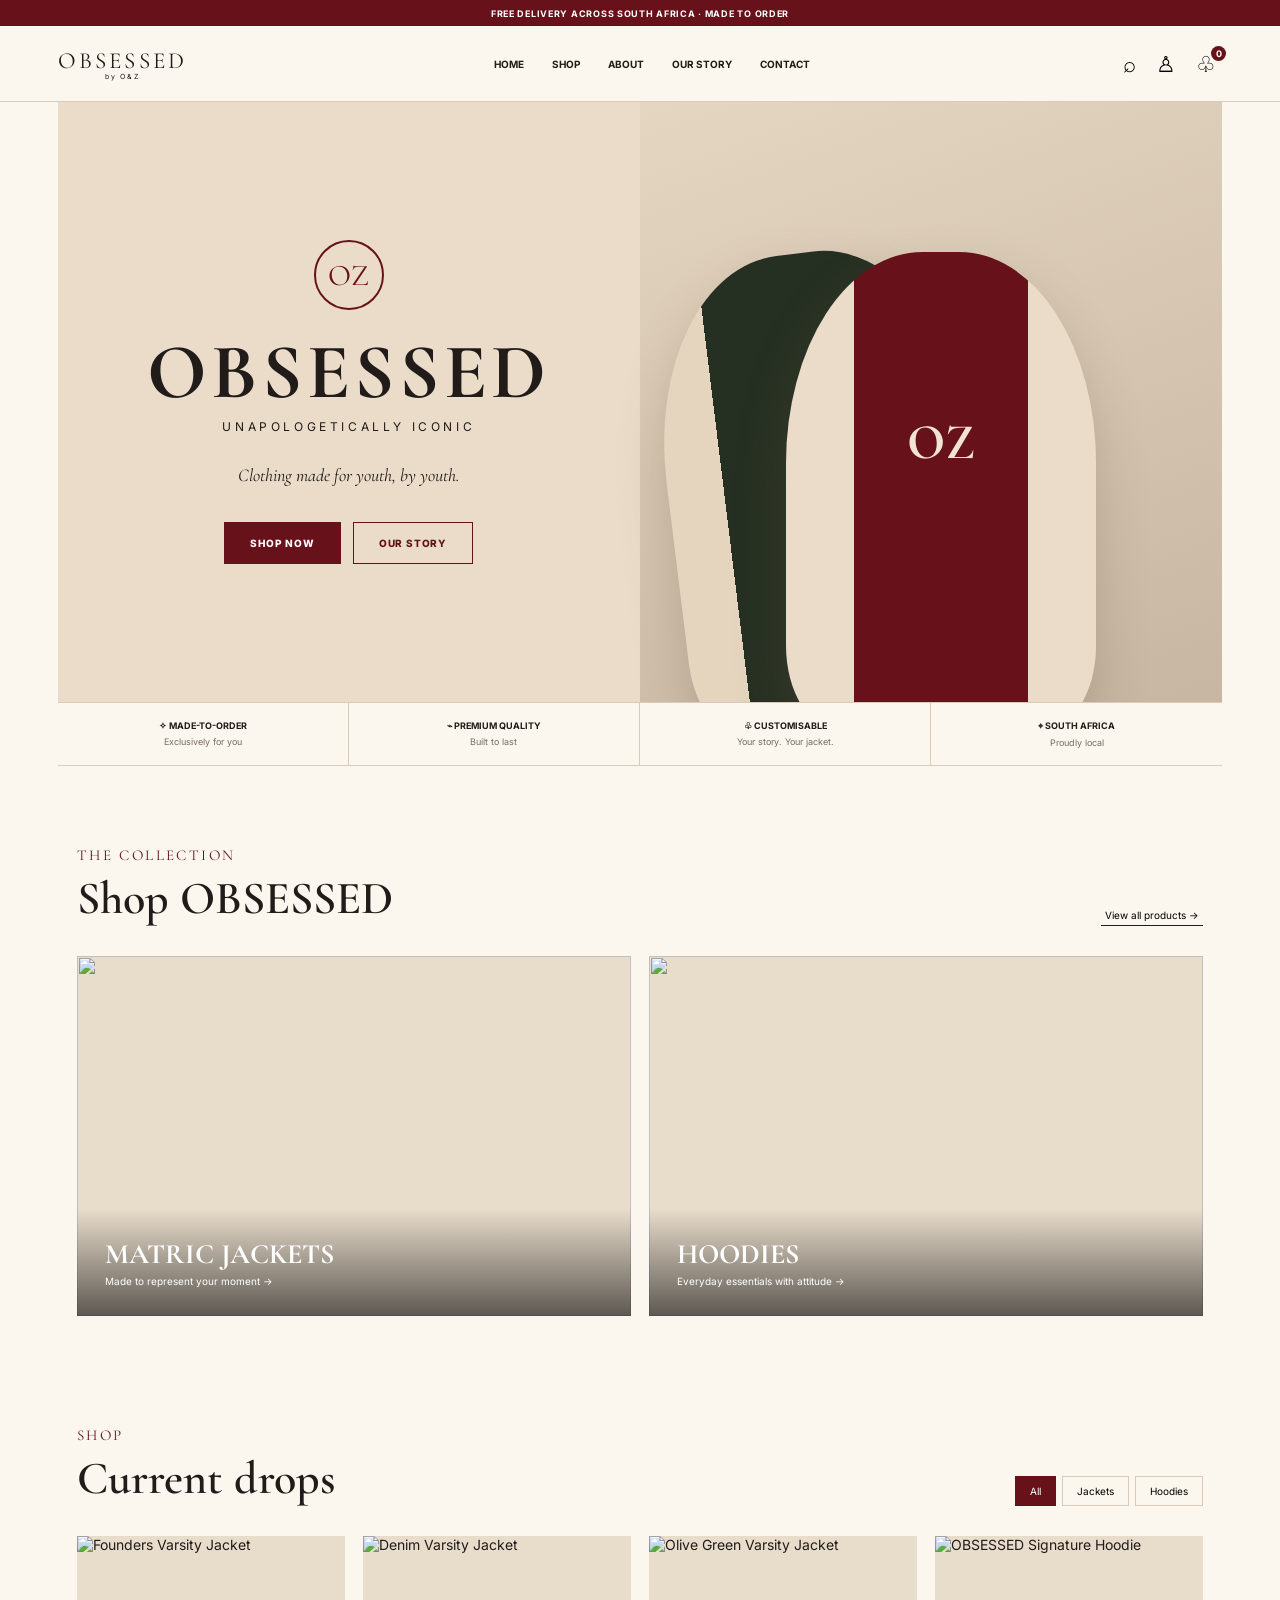
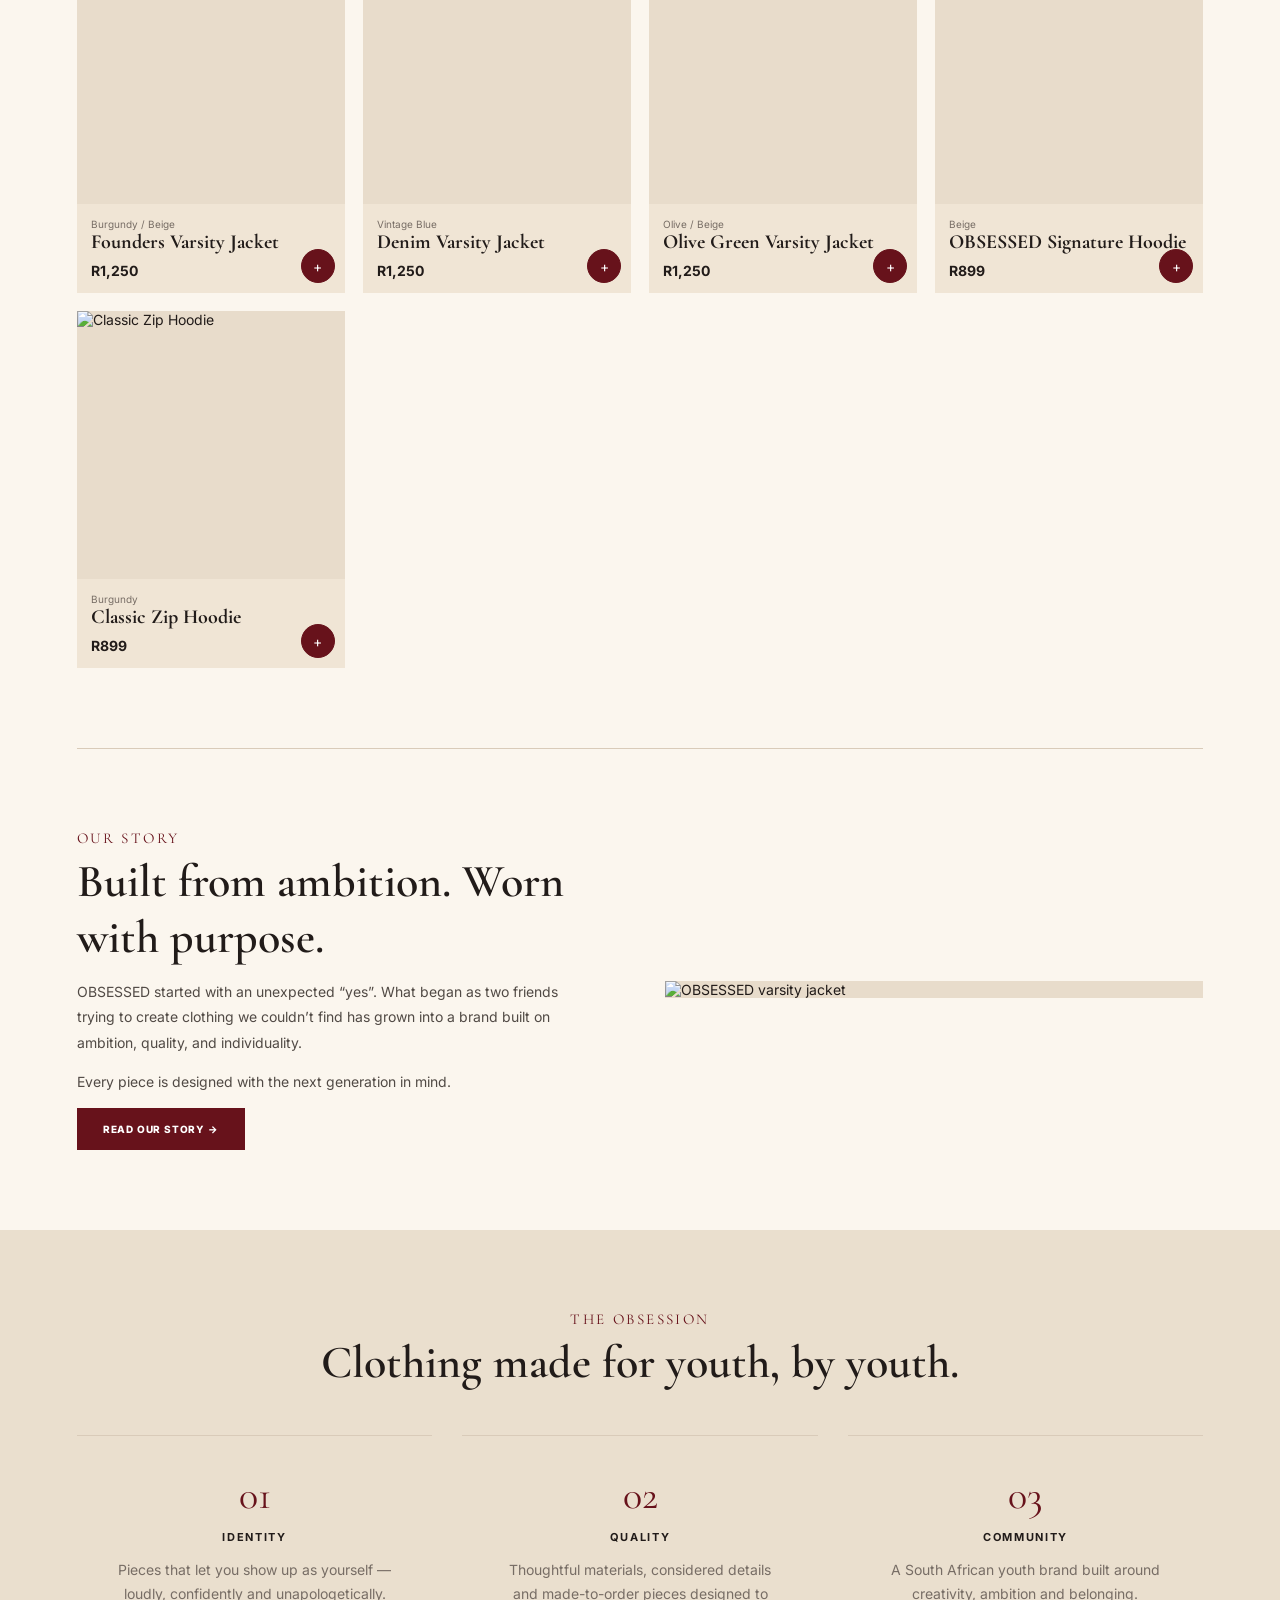
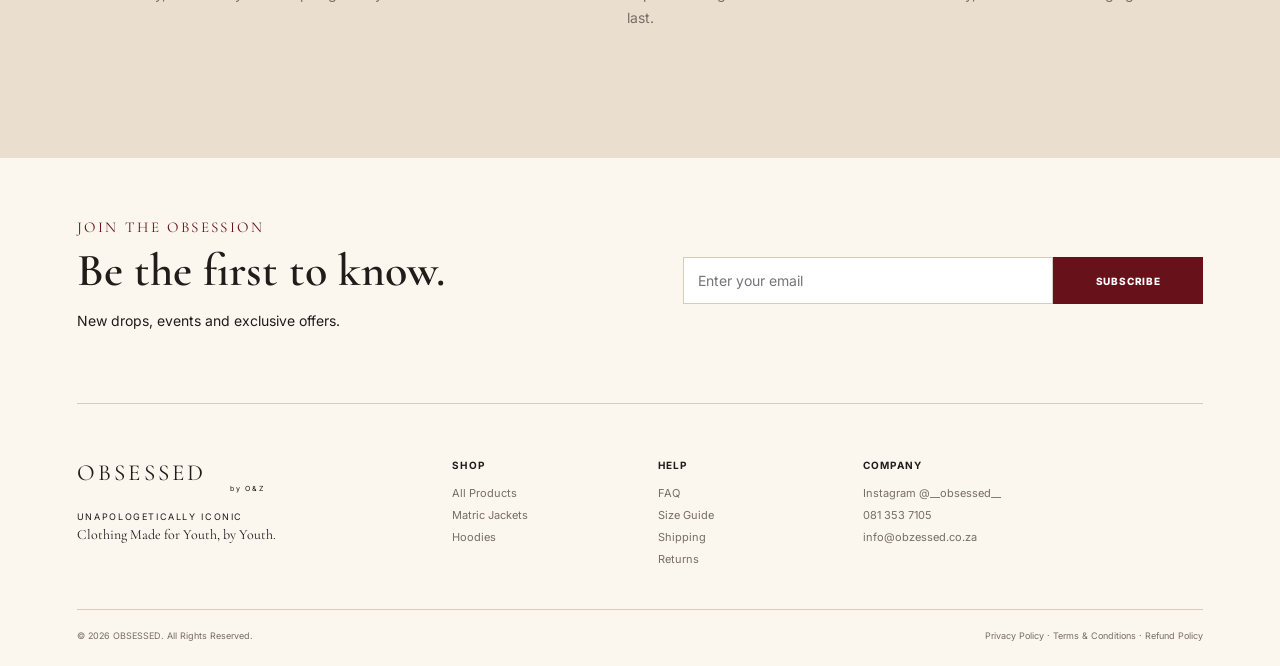
==== index.html @ 4e9bef19 "Add files via upload" ====
<!doctype html>
<html lang="en">
<head>
<meta charset="utf-8">
<meta name="viewport" content="width=device-width,initial-scale=1">
<title>OBSESSED by O&Z — Unapologetically Iconic</title>
<meta name="description" content="OBSESSED by O&Z — clothing made for youth, by youth. South African streetwear and custom varsity jackets.">
<link rel="icon" href="assets/founders-jacket.svg">
<link rel="stylesheet" href="styles.css">
</head>
<body>
<div class="announcement">FREE DELIVERY ACROSS SOUTH AFRICA · MADE TO ORDER</div>

<header class="site-header">
  <a class="brand" href="#home">OBSESSED<span>by O&Z</span></a>
  <nav>
    <a href="#home">HOME</a><a href="#shop">SHOP</a><a href="#about">ABOUT</a><a href="#story">OUR STORY</a><a href="#contact">CONTACT</a>
  </nav>
  <div class="header-actions">
    <button aria-label="Search" onclick="focusSearch()">⌕</button>
    <button aria-label="Account" onclick="showToast('Account area coming next — your shop is ready to launch.')">♙</button>
    <button aria-label="Cart" class="cart-btn" onclick="openCart()">♧ <b id="cartCount">0</b></button>
  </div>
</header>

<main id="home">
<section class="hero">
  <div class="hero-copy">
    <div class="monogram">OZ</div>
    <h1>OBSESSED</h1>
    <p class="tagline">UNAPOLOGETICALLY ICONIC</p>
    <p>Clothing made for youth, by youth.</p>
    <div class="hero-buttons"><a class="btn" href="#shop">SHOP NOW</a><a class="btn ghost" href="#story">OUR STORY</a></div>
  </div>
  <div class="hero-art">
    <div class="hero-jacket back">44</div>
    <div class="hero-jacket front">OZ</div>
  </div>
</section>

<section class="promise">
  <div><strong>✧ MADE-TO-ORDER</strong><span>Exclusively for you</span></div>
  <div><strong>⌁ PREMIUM QUALITY</strong><span>Built to last</span></div>
  <div><strong>♧ CUSTOMISABLE</strong><span>Your story. Your jacket.</span></div>
  <div><strong>⌖ SOUTH AFRICA</strong><span>Proudly local</span></div>
</section>

<section class="section" id="shop">
  <div class="section-head"><div><p class="eyebrow">THE COLLECTION</p><h2>Shop OBSESSED</h2></div><button class="text-btn" onclick="document.getElementById('products').scrollIntoView({behavior:'smooth'})">View all products →</button></div>
  <div class="collection-grid">
    <a href="#products" class="collection-card large"><img src="assets/founders-jacket.svg"><div><h3>MATRIC JACKETS</h3><span>Made to represent your moment →</span></div></a>
    <a href="#products" class="collection-card large"><img src="assets/signature-hoodie.svg"><div><h3>HOODIES</h3><span>Everyday essentials with attitude →</span></div></a>
  </div>
</section>

<section class="section products-section" id="products">
  <div class="section-head"><div><p class="eyebrow">SHOP</p><h2>Current drops</h2></div><div class="filters"><button class="filter active" data-filter="all">All</button><button class="filter" data-filter="jacket">Jackets</button><button class="filter" data-filter="hoodie">Hoodies</button></div></div>
  <div class="product-grid" id="productGrid"></div>
</section>

<section class="story" id="story">
  <div class="story-copy"><p class="eyebrow">OUR STORY</p><h2>Built from ambition. Worn with purpose.</h2>
  <p>OBSESSED started with an unexpected “yes”. What began as two friends trying to create clothing we couldn’t find has grown into a brand built on ambition, quality, and individuality.</p>
  <p>Every piece is designed with the next generation in mind.</p><a class="btn" href="#about">READ OUR STORY →</a></div>
  <img src="assets/founders-jacket.svg" alt="OBSESSED varsity jacket">
</section>

<section class="about section" id="about">
  <p class="eyebrow">THE OBSESSION</p><h2>Clothing made for youth, by youth.</h2>
  <div class="about-grid"><div><span class="big-num">01</span><h3>IDENTITY</h3><p>Pieces that let you show up as yourself — loudly, confidently and unapologetically.</p></div><div><span class="big-num">02</span><h3>QUALITY</h3><p>Thoughtful materials, considered details and made-to-order pieces designed to last.</p></div><div><span class="big-num">03</span><h3>COMMUNITY</h3><p>A South African youth brand built around creativity, ambition and belonging.</p></div></div>
</section>

<section class="newsletter"><div><p class="eyebrow">JOIN THE OBSESSION</p><h2>Be the first to know.</h2><p>New drops, events and exclusive offers.</p></div><form onsubmit="subscribe(event)"><input id="email" type="email" placeholder="Enter your email" required><button class="btn">SUBSCRIBE</button></form></section>
</main>

<footer id="contact">
  <div class="footer-brand"><a class="brand" href="#home">OBSESSED<span>by O&Z</span></a><p>UNAPOLOGETICALLY ICONIC</p><small>Clothing Made for Youth, by Youth.</small></div>
  <div><h4>SHOP</h4><a href="#products">All Products</a><a href="#products">Matric Jackets</a><a href="#products">Hoodies</a></div>
  <div><h4>HELP</h4><a href="#">FAQ</a><a href="#">Size Guide</a><a href="#">Shipping</a><a href="#">Returns</a></div>
  <div><h4>COMPANY</h4><a href="#">Instagram @__obsessed__</a><a href="tel:+27813537105">081 353 7105</a><a href="mailto:info@obzessed.co.za">info@obzessed.co.za</a></div>
  <div class="copyright">© 2026 OBSESSED. All Rights Reserved. <span>Privacy Policy · Terms & Conditions · Refund Policy</span></div>
</footer>

<div class="overlay" id="overlay" onclick="closeCart()"></div>
<aside class="cart" id="cart">
  <div class="cart-head"><h2>Your Cart</h2><button onclick="closeCart()">×</button></div>
  <div id="cartItems"></div>
  <div class="cart-total"><span>Total</span><strong id="cartTotal">R0</strong></div>
  <button class="btn full" onclick="goCheckout()">PROCEED TO CHECKOUT</button>
  <p class="secure">🔒 Secure checkout · Free SA delivery</p>
</aside>

<div class="checkout-modal" id="checkout">
  <div class="checkout-card">
    <button class="modal-close" onclick="closeCheckout()">×</button>
    <p class="eyebrow">CHECKOUT</p><h2>Complete your order</h2>
    <form onsubmit="placeOrder(event)">
      <label>Email<input type="email" required placeholder="you@email.com"></label>
      <label>Full name<input required placeholder="Your name"></label>
      <label>Phone<input required placeholder="081 000 0000"></label>
      <label>Delivery address<textarea required placeholder="Street, suburb, city, province, postal code"></textarea></label>
      <div class="order-summary"><span>Order total</span><strong id="checkoutTotal">R0</strong></div>
      <button class="btn full">PLACE ORDER</button>
    </form>
    <small>Demo checkout: connect PayFast/Paystack/Stripe before taking live payments.</small>
  </div>
</div>

<div class="toast" id="toast"></div>
<script src="script.js"></script>
</body>
</html>
---- styles.css ----
@import url('https://fonts.googleapis.com/css2?family=Cormorant+Garamond:wght@500;600;700&family=Inter:wght@400;500;600;700&display=swap');
:root{--wine:#67121b;--cream:#f5ecdf;--paper:#fbf6ee;--ink:#211b19;--line:#d9cbb9;--muted:#776d65}
*{box-sizing:border-box}html{scroll-behavior:smooth}body{margin:0;background:var(--paper);color:var(--ink);font-family:Inter,Arial,sans-serif;font-size:14px}a{text-decoration:none;color:inherit}button,input,textarea{font:inherit}.announcement{height:26px;background:var(--wine);color:#fff;display:grid;place-items:center;font-size:9px;letter-spacing:.08em;font-weight:700}.site-header{height:76px;display:flex;align-items:center;justify-content:space-between;padding:0 4.5%;border-bottom:1px solid var(--line);background:rgba(251,246,238,.96);position:sticky;top:0;z-index:20}.brand{font-family:"Cormorant Garamond",serif;font-size:23px;letter-spacing:.14em}.brand span{display:block;font-family:Inter,sans-serif;font-size:7px;letter-spacing:.25em;margin-top:-3px;text-align:center}.site-header nav{display:flex;gap:28px;font-size:10px;font-weight:700}.site-header nav a:hover{color:var(--wine)}.header-actions{display:flex;gap:8px}.header-actions button,.cart-head button,.modal-close{border:0;background:none;cursor:pointer;font-size:22px}.cart-btn{position:relative}.cart-btn b{font-size:9px;position:absolute;right:-4px;top:-4px;background:var(--wine);color:#fff;border-radius:99px;min-width:15px;height:15px;display:grid;place-items:center}.hero{min-height:600px;margin:0 4.5%;background:#eadcc9;display:grid;grid-template-columns:1fr 1fr;overflow:hidden;position:relative}.hero-copy{display:flex;flex-direction:column;justify-content:center;align-items:center;text-align:center;padding:50px;z-index:2}.monogram{width:70px;height:70px;border:2px solid var(--wine);border-radius:50%;display:grid;place-items:center;color:var(--wine);font-family:"Cormorant Garamond";font-size:30px}.hero h1{font-family:"Cormorant Garamond";font-size:78px;letter-spacing:.06em;margin:15px 0 0}.tagline{letter-spacing:.3em;font-size:12px;margin:0 0 12px}.hero-copy>p:not(.tagline){font-family:"Cormorant Garamond";font-size:18px;font-style:italic}.hero-buttons{display:flex;gap:12px;margin-top:18px}.btn{display:inline-flex;justify-content:center;align-items:center;border:1px solid var(--wine);background:var(--wine);color:#fff;padding:14px 25px;font-size:10px;font-weight:800;letter-spacing:.08em;cursor:pointer}.btn.ghost{background:transparent;color:var(--wine)}.btn:hover{transform:translateY(-1px);opacity:.92}.hero-art{position:relative;min-height:600px;background:linear-gradient(160deg,#e5d6c2,#c6b6a2)}.hero-jacket{position:absolute;bottom:-30px;width:310px;height:480px;border-radius:44% 44% 18% 18%;box-shadow:0 24px 50px #6a574444;display:flex;justify-content:center;align-items:flex-start;padding-top:160px;font-family:"Cormorant Garamond";font-size:50px;font-weight:700;color:#f1e4d4}.hero-jacket.front{left:25%;background:linear-gradient(90deg,#eadcc9 0 22%,var(--wine) 22% 78%,#eadcc9 78%);z-index:2}.hero-jacket.back{left:5%;background:linear-gradient(90deg,#e5d5bf 0 18%,#263022 18% 82%,#e5d5bf 82%);transform:rotate(-7deg);font-size:30px;z-index:1}.promise{margin:0 4.5%;display:grid;grid-template-columns:repeat(4,1fr);border-bottom:1px solid var(--line);border-top:1px solid var(--line)}.promise div{padding:17px 20px;text-align:center;border-right:1px solid var(--line)}.promise div:last-child{border:0}.promise strong{display:block;font-size:9px}.promise span{display:block;font-size:9px;color:var(--muted);margin-top:5px}.section{padding:80px 6%}.section-head{display:flex;justify-content:space-between;align-items:end;margin-bottom:30px}.eyebrow{color:var(--wine);font-family:"Cormorant Garamond";font-size:15px;letter-spacing:.16em;margin:0 0 6px}.section h2,.story h2,.newsletter h2{font-family:"Cormorant Garamond";font-size:46px;margin:0;font-weight:600}.text-btn{background:none;border:0;border-bottom:1px solid var(--ink);padding:4px;cursor:pointer;font-size:10px}.collection-grid{display:grid;grid-template-columns:1fr 1fr;gap:18px}.collection-card{height:360px;position:relative;overflow:hidden;background:#e8dccb}.collection-card img{width:100%;height:100%;object-fit:cover}.collection-card>div{position:absolute;bottom:0;left:0;right:0;padding:28px;color:white;background:linear-gradient(transparent,#0009)}.collection-card h3{font-family:"Cormorant Garamond";font-size:28px;margin:0}.collection-card span{font-size:10px}.products-section{padding-top:30px}.filters{display:flex;gap:6px}.filter{border:1px solid var(--line);background:transparent;padding:8px 14px;font-size:10px;cursor:pointer}.filter.active{background:var(--wine);color:white;border-color:var(--wine)}.product-grid{display:grid;grid-template-columns:repeat(4,1fr);gap:18px}.product-card{background:#f0e5d5;position:relative}.product-card .pic{aspect-ratio:1/1;overflow:hidden;background:#e8dccb}.product-card img{width:100%;height:100%;object-fit:cover;transition:.3s}.product-card:hover img{transform:scale(1.03)}.product-info{padding:14px}.product-info h3{font-family:"Cormorant Garamond";font-size:20px;margin:0 0 3px}.meta{font-size:10px;color:var(--muted)}.price{font-weight:700;margin-top:8px}.add{position:absolute;right:10px;bottom:10px;border:1px solid var(--wine);background:var(--wine);color:#fff;width:34px;height:34px;border-radius:50%;cursor:pointer}.story{margin:0 6%;display:grid;grid-template-columns:1fr 1fr;gap:50px;align-items:center;border-top:1px solid var(--line);padding:80px 0}.story-copy>p:not(.eyebrow){line-height:1.8;color:#514a45;max-width:520px}.story img{width:100%;background:#e8dccb}.about{text-align:center;background:#eadfce}.about-grid{display:grid;grid-template-columns:repeat(3,1fr);gap:30px;margin-top:45px}.about-grid div{padding:35px;border-top:1px solid var(--line)}.big-num{font-family:"Cormorant Garamond";font-size:40px;color:var(--wine)}.about-grid h3{letter-spacing:.15em;font-size:11px}.about-grid p{line-height:1.7;color:var(--muted)}.newsletter{margin:0 6%;padding:60px 0;border-bottom:1px solid var(--line);display:flex;justify-content:space-between;align-items:center;gap:30px}.newsletter form{display:flex;max-width:520px;width:100%}.newsletter input{flex:1;border:1px solid var(--line);background:white;padding:14px}.newsletter .btn{min-width:150px}footer{padding:55px 6% 25px;display:grid;grid-template-columns:2fr 1fr 1fr 2fr;gap:35px;position:relative}footer h4{font-size:10px;letter-spacing:.12em;margin:0 0 15px}footer>div>a:not(.brand){display:block;font-size:11px;color:var(--muted);margin:8px 0}.footer-brand p{font-size:9px;letter-spacing:.18em;margin:18px 0 3px}.footer-brand small{font-family:"Cormorant Garamond";font-size:14px}.copyright{grid-column:1/-1;border-top:1px solid var(--line);padding-top:20px;font-size:9px;color:var(--muted);display:flex;justify-content:space-between}.overlay{position:fixed;inset:0;background:#0007;opacity:0;pointer-events:none;transition:.25s;z-index:30}.overlay.open{opacity:1;pointer-events:auto}.cart{position:fixed;right:-480px;top:0;height:100vh;width:min(450px,92vw);background:var(--paper);z-index:31;padding:30px;transition:.3s;display:flex;flex-direction:column}.cart.open{right:0}.cart-head{display:flex;justify-content:space-between;border-bottom:1px solid var(--line);padding-bottom:18px}.cart-head h2{font-family:"Cormorant Garamond";font-size:30px;margin:0}.cart-item{display:grid;grid-template-columns:70px 1fr auto;gap:12px;padding:16px 0;border-bottom:1px solid var(--line);align-items:center}.cart-item img{width:70px;height:70px;object-fit:cover;background:#e8dccb}.cart-item h4{margin:0;font-family:"Cormorant Garamond";font-size:17px}.cart-item p{margin:4px 0;font-size:10px;color:var(--muted)}.qty{display:flex;gap:5px;align-items:center}.qty button{width:22px;height:22px;background:transparent;border:1px solid var(--line);cursor:pointer}.remove{border:0;background:none;color:var(--wine);cursor:pointer}.cart-total{margin-top:auto;padding:18px 0;display:flex;justify-content:space-between;font-size:16px}.full{width:100%}.secure{text-align:center;font-size:9px;color:var(--muted)}.checkout-modal{position:fixed;inset:0;background:#0008;z-index:40;display:none;place-items:center;padding:20px}.checkout-modal.open{display:grid}.checkout-card{width:min(520px,100%);max-height:92vh;overflow:auto;background:var(--paper);padding:35px;position:relative}.checkout-card h2{font-family:"Cormorant Garamond";font-size:38px;margin:0 0 20px}.checkout-card label{display:block;font-size:10px;font-weight:700;margin:12px 0}.checkout-card input,.checkout-card textarea{display:block;width:100%;border:1px solid var(--line);padding:12px;background:#fff;margin-top:6px}.checkout-card textarea{min-height:90px;resize:vertical}.modal-close{position:absolute;right:18px;top:14px}.order-summary{border-top:1px solid var(--line);border-bottom:1px solid var(--line);padding:16px 0;margin:18px 0;display:flex;justify-content:space-between}.checkout-card small{display:block;margin-top:12px;color:var(--muted);line-height:1.5}.toast{position:fixed;left:50%;bottom:25px;transform:translate(-50%,20px);background:var(--wine);color:#fff;padding:13px 20px;font-size:11px;opacity:0;pointer-events:none;transition:.25s;z-index:60}.toast.show{opacity:1;transform:translate(-50%,0)}
@media(max-width:850px){.site-header nav{display:none}.hero{grid-template-columns:1fr;min-height:auto}.hero-art{height:390px;min-height:390px}.hero-copy{padding:55px 20px}.hero h1{font-size:58px}.hero-jacket{height:330px;width:215px;padding-top:100px}.hero-jacket.front{left:34%}.hero-jacket.back{left:8%}.promise{grid-template-columns:1fr 1fr}.promise div:nth-child(2){border-right:0}.promise div:nth-child(-n+2){border-bottom:1px solid var(--line)}.collection-grid,.story{grid-template-columns:1fr}.product-grid{grid-template-columns:repeat(2,1fr)}.about-grid{grid-template-columns:1fr}.newsletter{display:block}.newsletter form{margin-top:20px}footer{grid-template-columns:1fr 1fr}.copyright{grid-column:1/-1;display:block}.copyright span{display:block;margin-top:10px}.section{padding:60px 5%}}
@media(max-width:500px){.product-grid{grid-template-columns:1fr 1fr;gap:10px}.product-info{padding:10px}.product-info h3{font-size:17px}.collection-card{height:260px}.section-head{align-items:start;gap:12px;flex-direction:column}.newsletter form{display:block}.newsletter .btn{width:100%;margin-top:8px}}
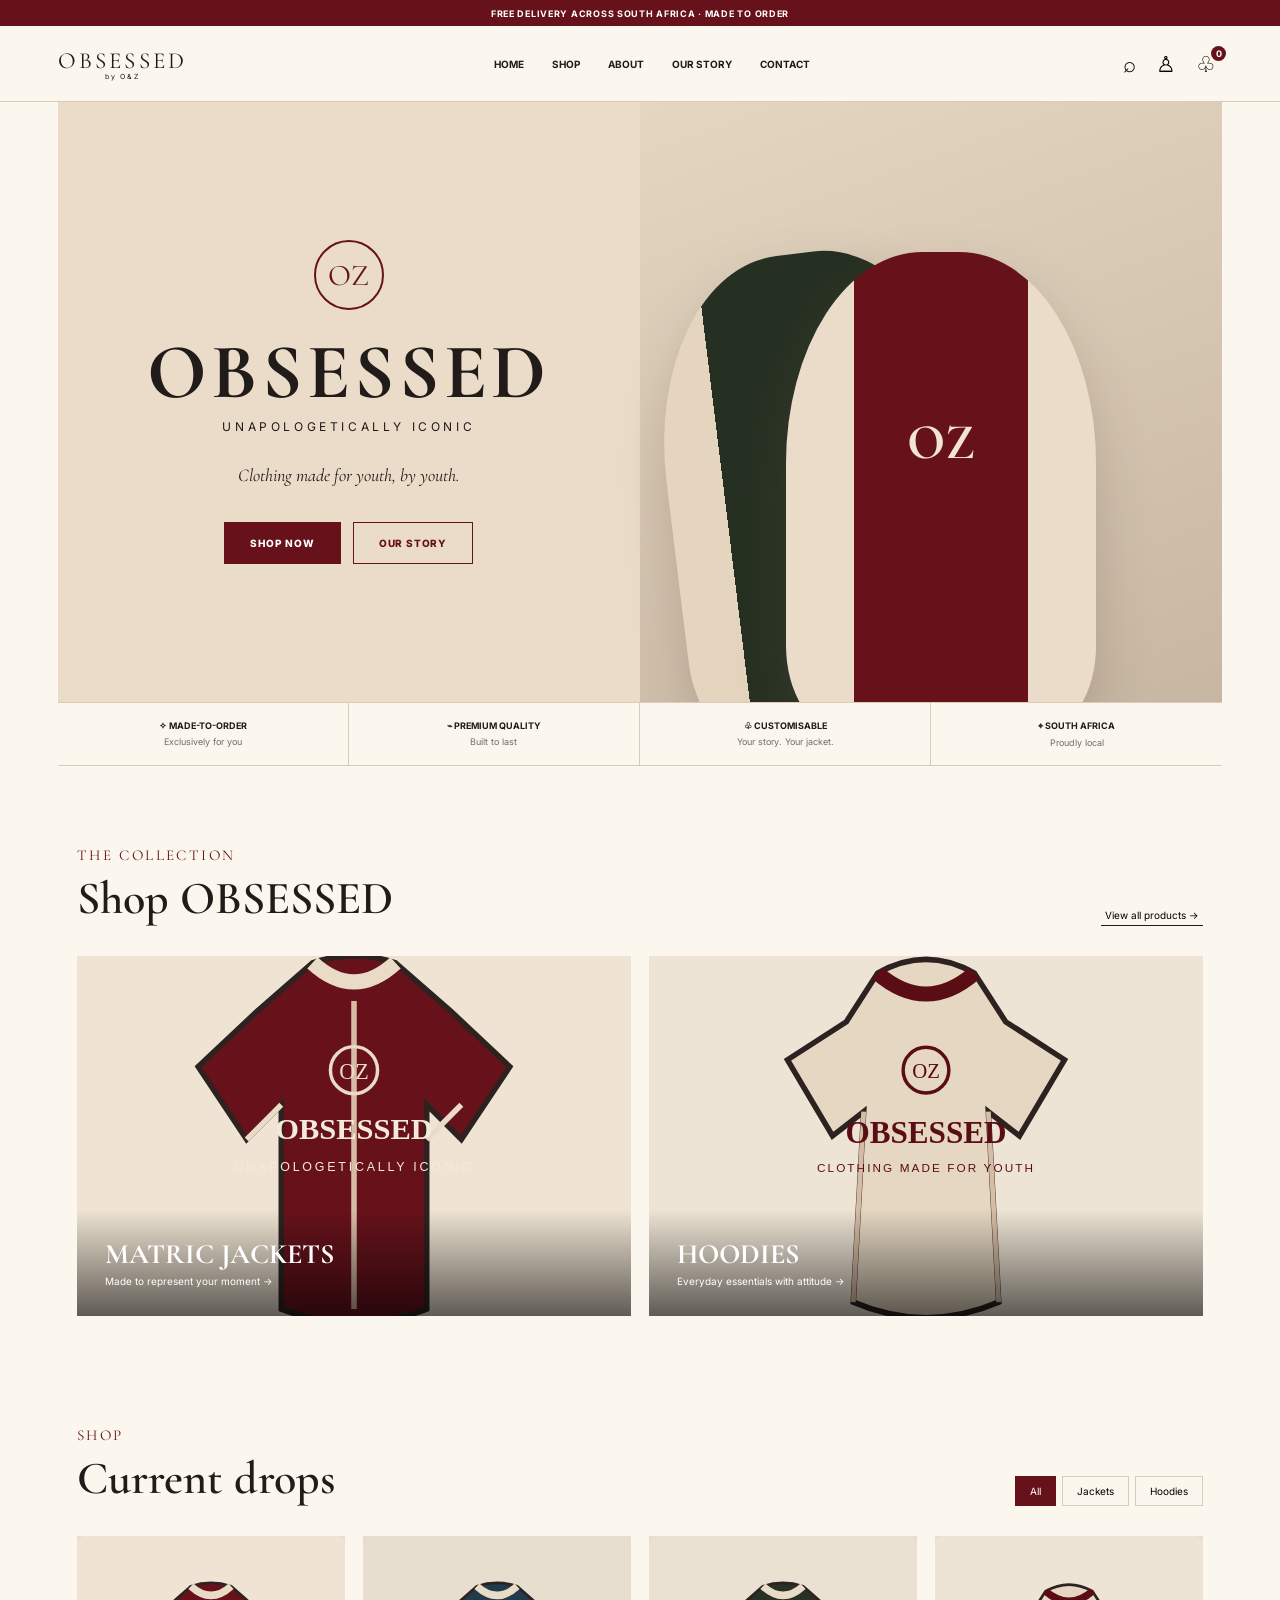
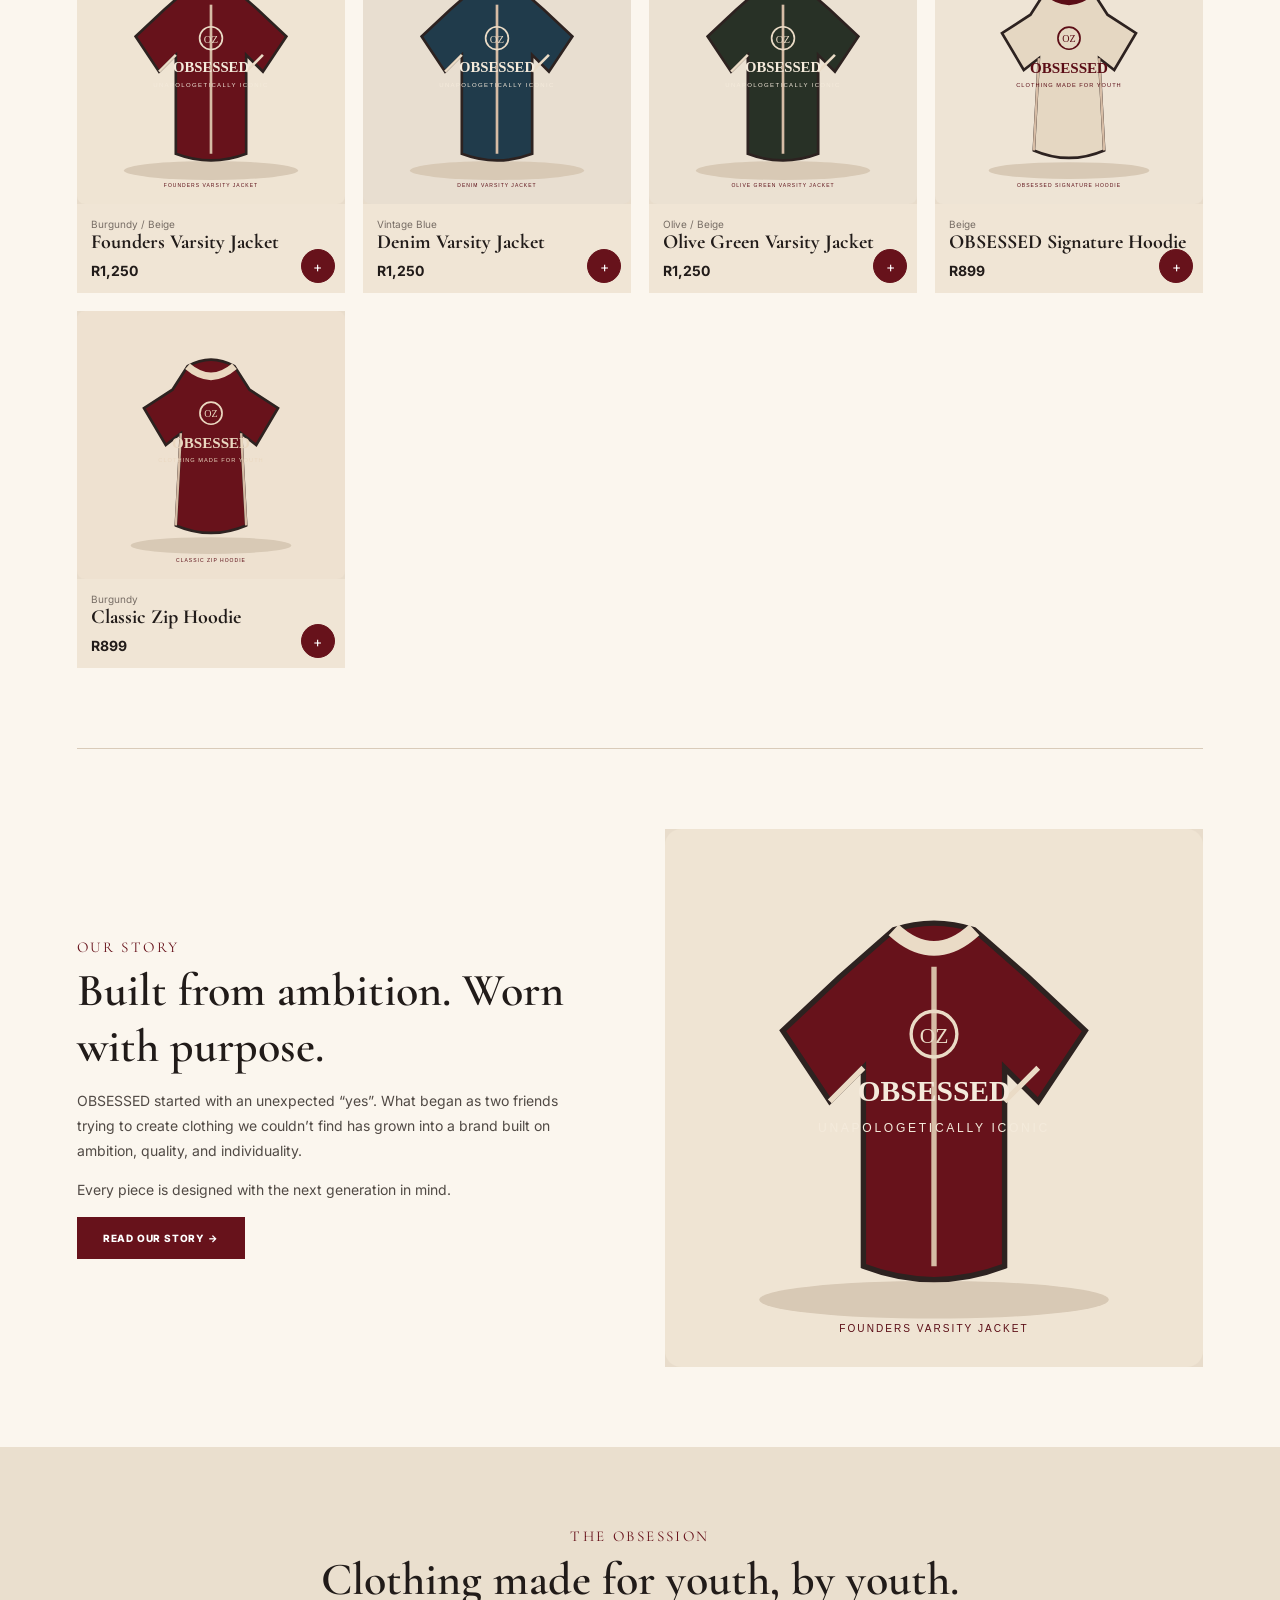
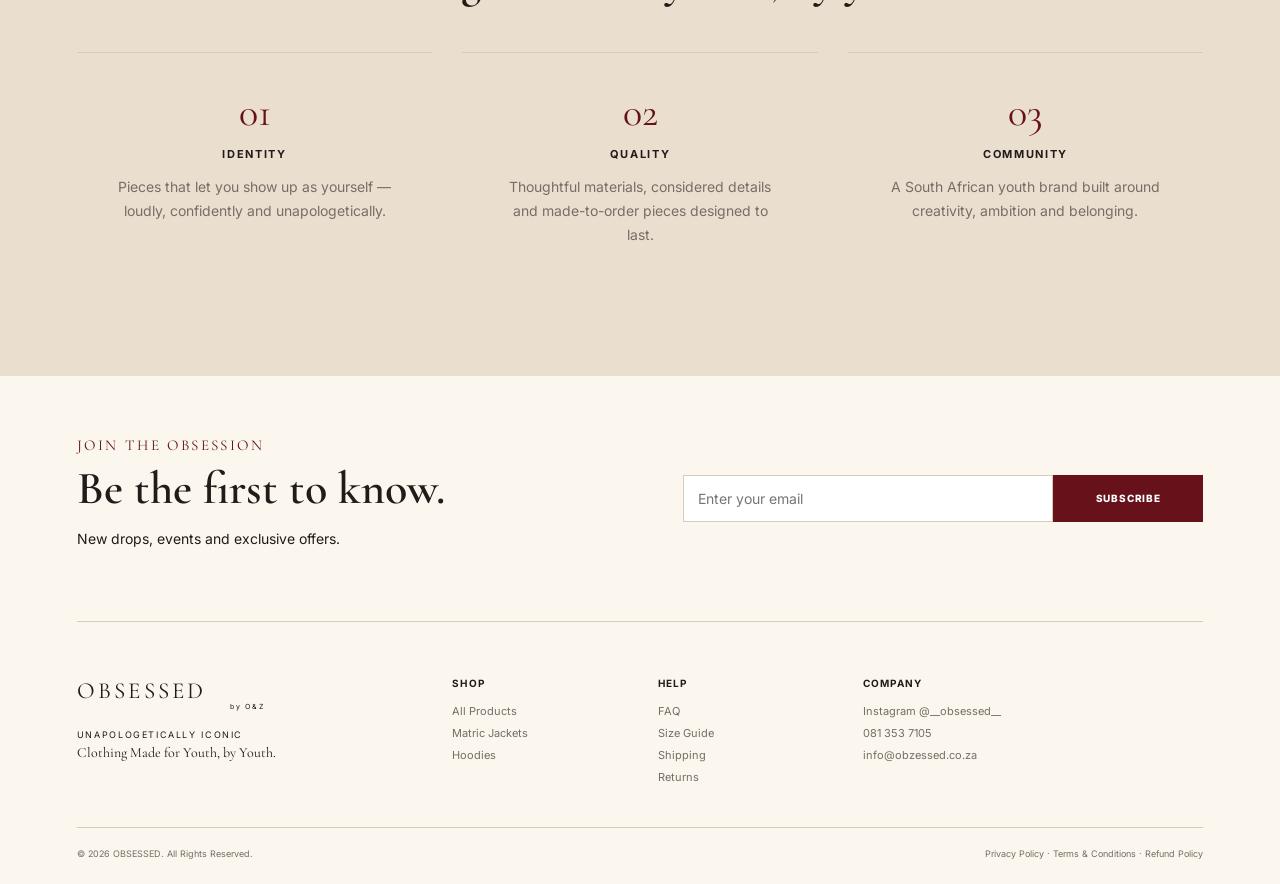
==== commit 4e1a4a90: "Add files via upload" ====
--- a/index.html
+++ b/index.html
@@ -5,7 +5,7 @@
 <meta name="viewport" content="width=device-width,initial-scale=1">
 <title>OBSESSED by O&Z — Unapologetically Iconic</title>
 <meta name="description" content="OBSESSED by O&Z — clothing made for youth, by youth. South African streetwear and custom varsity jackets.">
-<link rel="icon" href="assets/founders-jacket.svg">
+<link rel="icon" href="founders-jacket.svg">
 <link rel="stylesheet" href="styles.css">
 </head>
 <body>
@@ -48,8 +48,8 @@
 <section class="section" id="shop">
   <div class="section-head"><div><p class="eyebrow">THE COLLECTION</p><h2>Shop OBSESSED</h2></div><button class="text-btn" onclick="document.getElementById('products').scrollIntoView({behavior:'smooth'})">View all products →</button></div>
   <div class="collection-grid">
-    <a href="#products" class="collection-card large"><img src="assets/founders-jacket.svg"><div><h3>MATRIC JACKETS</h3><span>Made to represent your moment →</span></div></a>
-    <a href="#products" class="collection-card large"><img src="assets/signature-hoodie.svg"><div><h3>HOODIES</h3><span>Everyday essentials with attitude →</span></div></a>
+    <a href="#products" class="collection-card large"><img src="founders-jacket.svg"><div><h3>MATRIC JACKETS</h3><span>Made to represent your moment →</span></div></a>
+    <a href="#products" class="collection-card large"><img src="signature-hoodie.svg"><div><h3>HOODIES</h3><span>Everyday essentials with attitude →</span></div></a>
   </div>
 </section>
 
@@ -62,7 +62,7 @@
   <div class="story-copy"><p class="eyebrow">OUR STORY</p><h2>Built from ambition. Worn with purpose.</h2>
   <p>OBSESSED started with an unexpected “yes”. What began as two friends trying to create clothing we couldn’t find has grown into a brand built on ambition, quality, and individuality.</p>
   <p>Every piece is designed with the next generation in mind.</p><a class="btn" href="#about">READ OUR STORY →</a></div>
-  <img src="assets/founders-jacket.svg" alt="OBSESSED varsity jacket">
+  <img src="founders-jacket.svg" alt="OBSESSED varsity jacket">
 </section>
 
 <section class="about section" id="about">
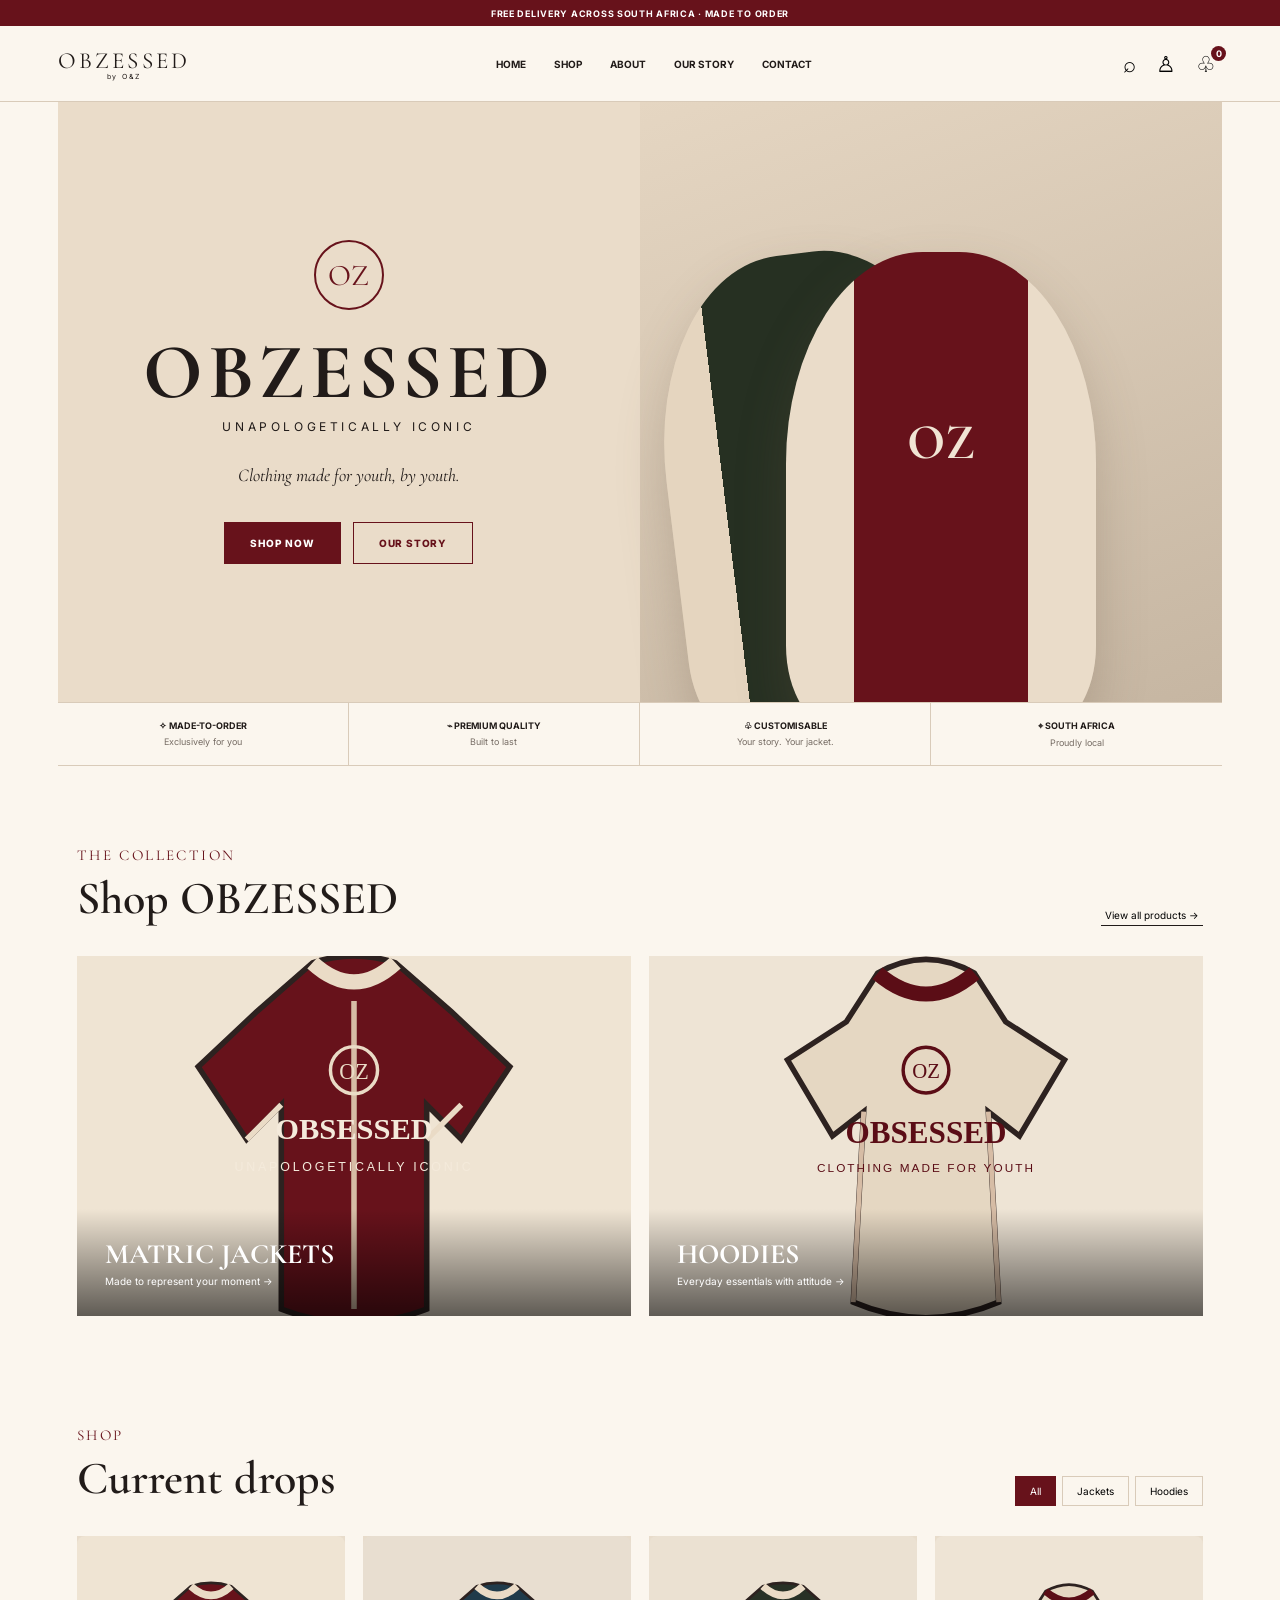
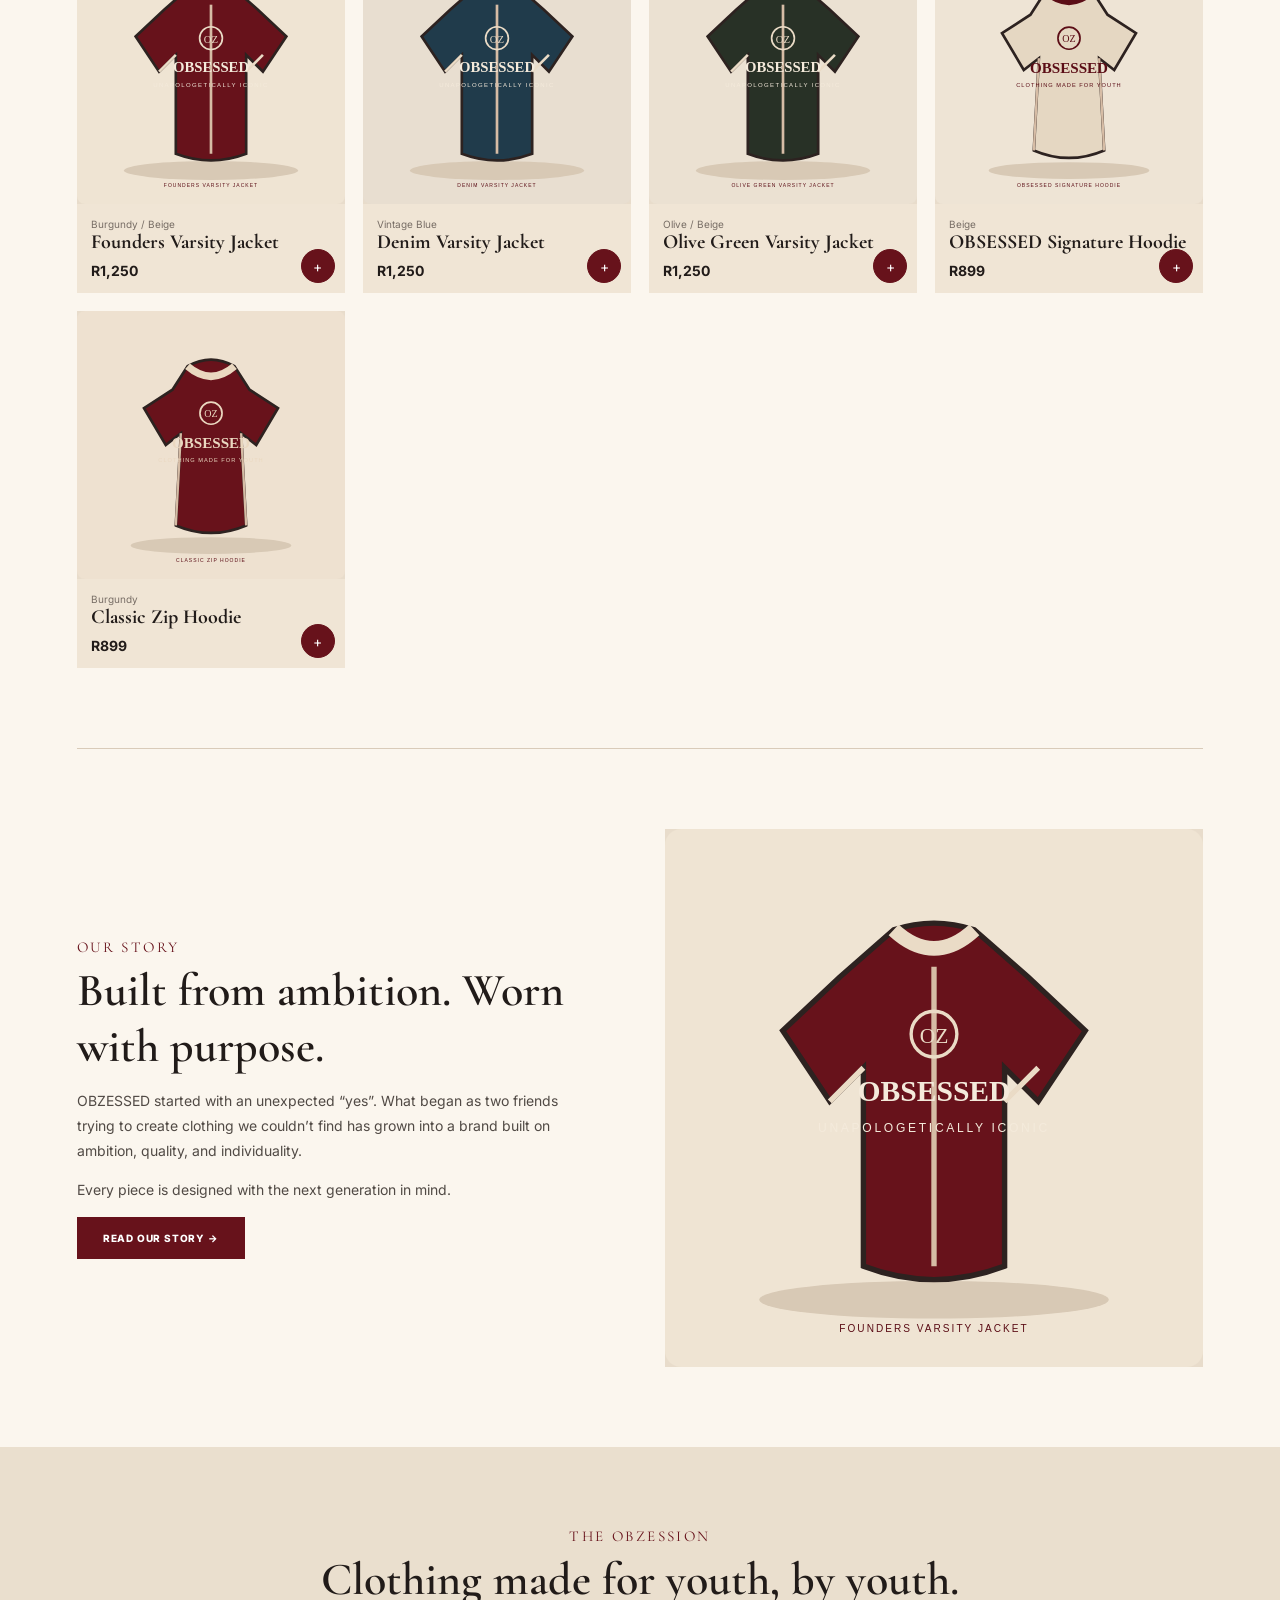
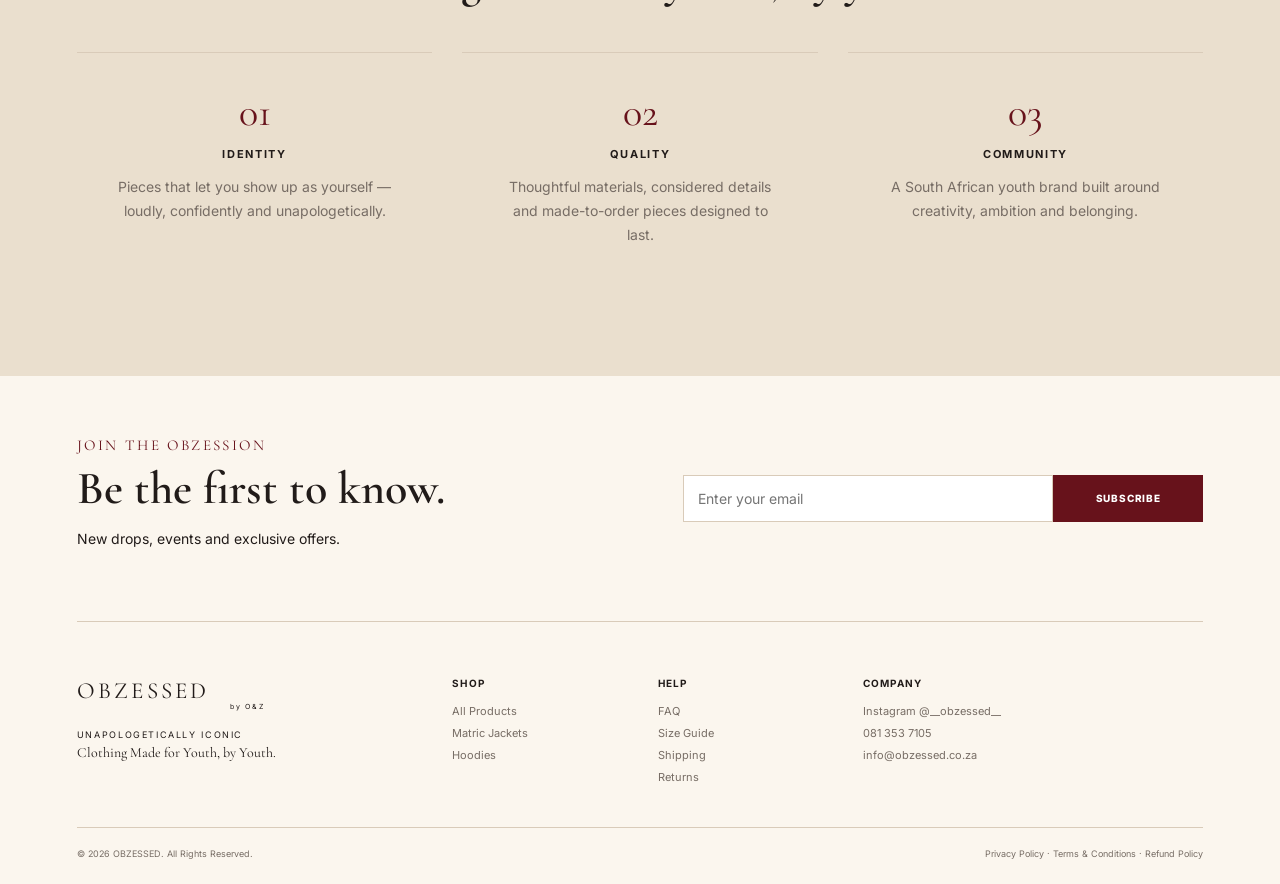
==== commit 981401a0: "Correct brand name from 'OBSESSED' to 'OBZESSED'" ====
--- a/index.html
+++ b/index.html
@@ -3,8 +3,8 @@
 <head>
 <meta charset="utf-8">
 <meta name="viewport" content="width=device-width,initial-scale=1">
-<title>OBSESSED by O&Z — Unapologetically Iconic</title>
-<meta name="description" content="OBSESSED by O&Z — clothing made for youth, by youth. South African streetwear and custom varsity jackets.">
+<title>OBZESSED by O&Z — Unapologetically Iconic</title>
+<meta name="description" content="OBZESSED by O&Z — clothing made for youth, by youth. South African streetwear and custom varsity jackets.">
 <link rel="icon" href="founders-jacket.svg">
 <link rel="stylesheet" href="styles.css">
 </head>
@@ -12,7 +12,7 @@
 <div class="announcement">FREE DELIVERY ACROSS SOUTH AFRICA · MADE TO ORDER</div>
 
 <header class="site-header">
-  <a class="brand" href="#home">OBSESSED<span>by O&Z</span></a>
+  <a class="brand" href="#home">OBZESSED<span>by O&Z</span></a>
   <nav>
     <a href="#home">HOME</a><a href="#shop">SHOP</a><a href="#about">ABOUT</a><a href="#story">OUR STORY</a><a href="#contact">CONTACT</a>
   </nav>
@@ -27,7 +27,7 @@
 <section class="hero">
   <div class="hero-copy">
     <div class="monogram">OZ</div>
-    <h1>OBSESSED</h1>
+    <h1>OBZESSED</h1>
     <p class="tagline">UNAPOLOGETICALLY ICONIC</p>
     <p>Clothing made for youth, by youth.</p>
     <div class="hero-buttons"><a class="btn" href="#shop">SHOP NOW</a><a class="btn ghost" href="#story">OUR STORY</a></div>
@@ -46,7 +46,7 @@
 </section>
 
 <section class="section" id="shop">
-  <div class="section-head"><div><p class="eyebrow">THE COLLECTION</p><h2>Shop OBSESSED</h2></div><button class="text-btn" onclick="document.getElementById('products').scrollIntoView({behavior:'smooth'})">View all products →</button></div>
+  <div class="section-head"><div><p class="eyebrow">THE COLLECTION</p><h2>Shop OBZESSED</h2></div><button class="text-btn" onclick="document.getElementById('products').scrollIntoView({behavior:'smooth'})">View all products →</button></div>
   <div class="collection-grid">
     <a href="#products" class="collection-card large"><img src="founders-jacket.svg"><div><h3>MATRIC JACKETS</h3><span>Made to represent your moment →</span></div></a>
     <a href="#products" class="collection-card large"><img src="signature-hoodie.svg"><div><h3>HOODIES</h3><span>Everyday essentials with attitude →</span></div></a>
@@ -60,25 +60,25 @@
 
 <section class="story" id="story">
   <div class="story-copy"><p class="eyebrow">OUR STORY</p><h2>Built from ambition. Worn with purpose.</h2>
-  <p>OBSESSED started with an unexpected “yes”. What began as two friends trying to create clothing we couldn’t find has grown into a brand built on ambition, quality, and individuality.</p>
+  <p>OBZESSED started with an unexpected “yes”. What began as two friends trying to create clothing we couldn’t find has grown into a brand built on ambition, quality, and individuality.</p>
   <p>Every piece is designed with the next generation in mind.</p><a class="btn" href="#about">READ OUR STORY →</a></div>
   <img src="founders-jacket.svg" alt="OBSESSED varsity jacket">
 </section>
 
 <section class="about section" id="about">
-  <p class="eyebrow">THE OBSESSION</p><h2>Clothing made for youth, by youth.</h2>
+  <p class="eyebrow">THE OBZESSION</p><h2>Clothing made for youth, by youth.</h2>
   <div class="about-grid"><div><span class="big-num">01</span><h3>IDENTITY</h3><p>Pieces that let you show up as yourself — loudly, confidently and unapologetically.</p></div><div><span class="big-num">02</span><h3>QUALITY</h3><p>Thoughtful materials, considered details and made-to-order pieces designed to last.</p></div><div><span class="big-num">03</span><h3>COMMUNITY</h3><p>A South African youth brand built around creativity, ambition and belonging.</p></div></div>
 </section>
 
-<section class="newsletter"><div><p class="eyebrow">JOIN THE OBSESSION</p><h2>Be the first to know.</h2><p>New drops, events and exclusive offers.</p></div><form onsubmit="subscribe(event)"><input id="email" type="email" placeholder="Enter your email" required><button class="btn">SUBSCRIBE</button></form></section>
+<section class="newsletter"><div><p class="eyebrow">JOIN THE OBZESSION</p><h2>Be the first to know.</h2><p>New drops, events and exclusive offers.</p></div><form onsubmit="subscribe(event)"><input id="email" type="email" placeholder="Enter your email" required><button class="btn">SUBSCRIBE</button></form></section>
 </main>
 
 <footer id="contact">
-  <div class="footer-brand"><a class="brand" href="#home">OBSESSED<span>by O&Z</span></a><p>UNAPOLOGETICALLY ICONIC</p><small>Clothing Made for Youth, by Youth.</small></div>
+  <div class="footer-brand"><a class="brand" href="#home">OBZESSED<span>by O&Z</span></a><p>UNAPOLOGETICALLY ICONIC</p><small>Clothing Made for Youth, by Youth.</small></div>
   <div><h4>SHOP</h4><a href="#products">All Products</a><a href="#products">Matric Jackets</a><a href="#products">Hoodies</a></div>
   <div><h4>HELP</h4><a href="#">FAQ</a><a href="#">Size Guide</a><a href="#">Shipping</a><a href="#">Returns</a></div>
-  <div><h4>COMPANY</h4><a href="#">Instagram @__obsessed__</a><a href="tel:+27813537105">081 353 7105</a><a href="mailto:info@obzessed.co.za">info@obzessed.co.za</a></div>
-  <div class="copyright">© 2026 OBSESSED. All Rights Reserved. <span>Privacy Policy · Terms & Conditions · Refund Policy</span></div>
+  <div><h4>COMPANY</h4><a href="#">Instagram @__obzessed__</a><a href="tel:+27813537105">081 353 7105</a><a href="mailto:info@obzessed.co.za">info@obzessed.co.za</a></div>
+  <div class="copyright">© 2026 OBZESSED. All Rights Reserved. <span>Privacy Policy · Terms & Conditions · Refund Policy</span></div>
 </footer>
 
 <div class="overlay" id="overlay" onclick="closeCart()"></div>
@@ -109,4 +109,4 @@
 <div class="toast" id="toast"></div>
 <script src="script.js"></script>
 </body>
-</html>+</html>
